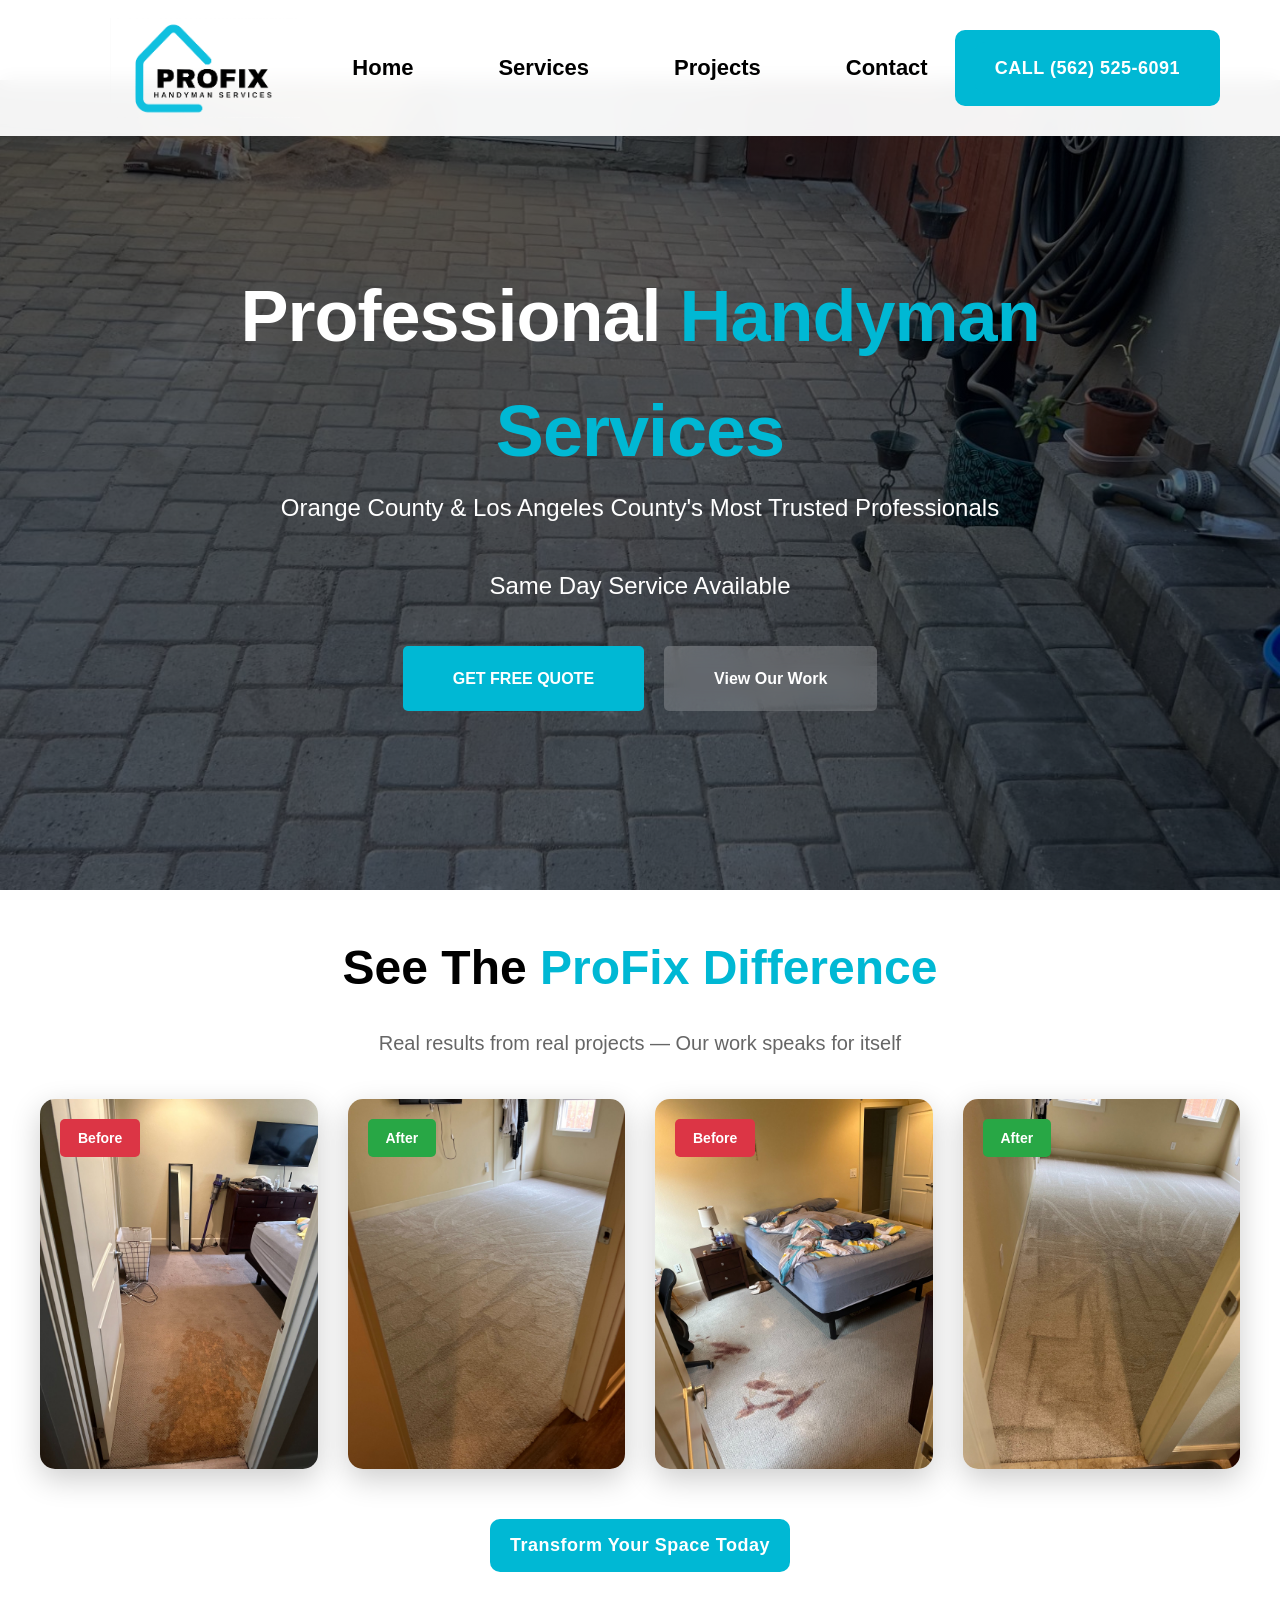
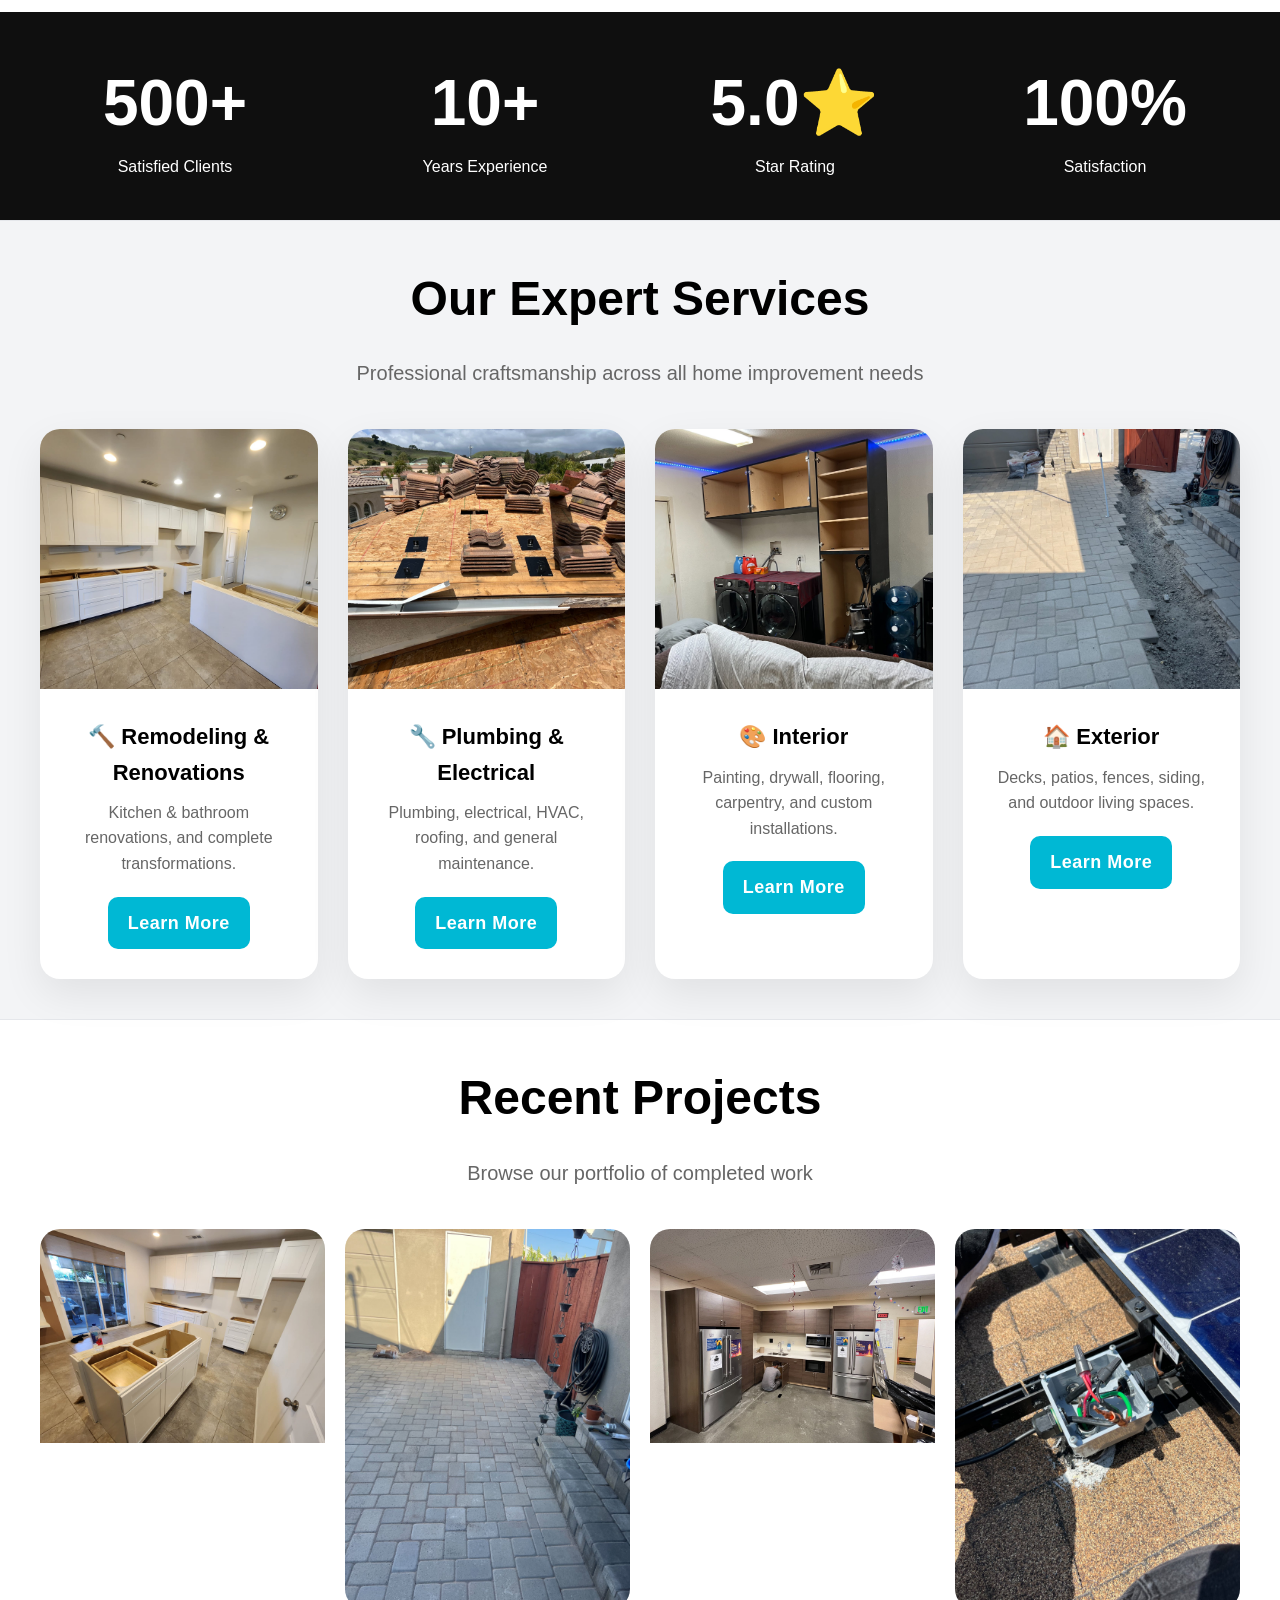
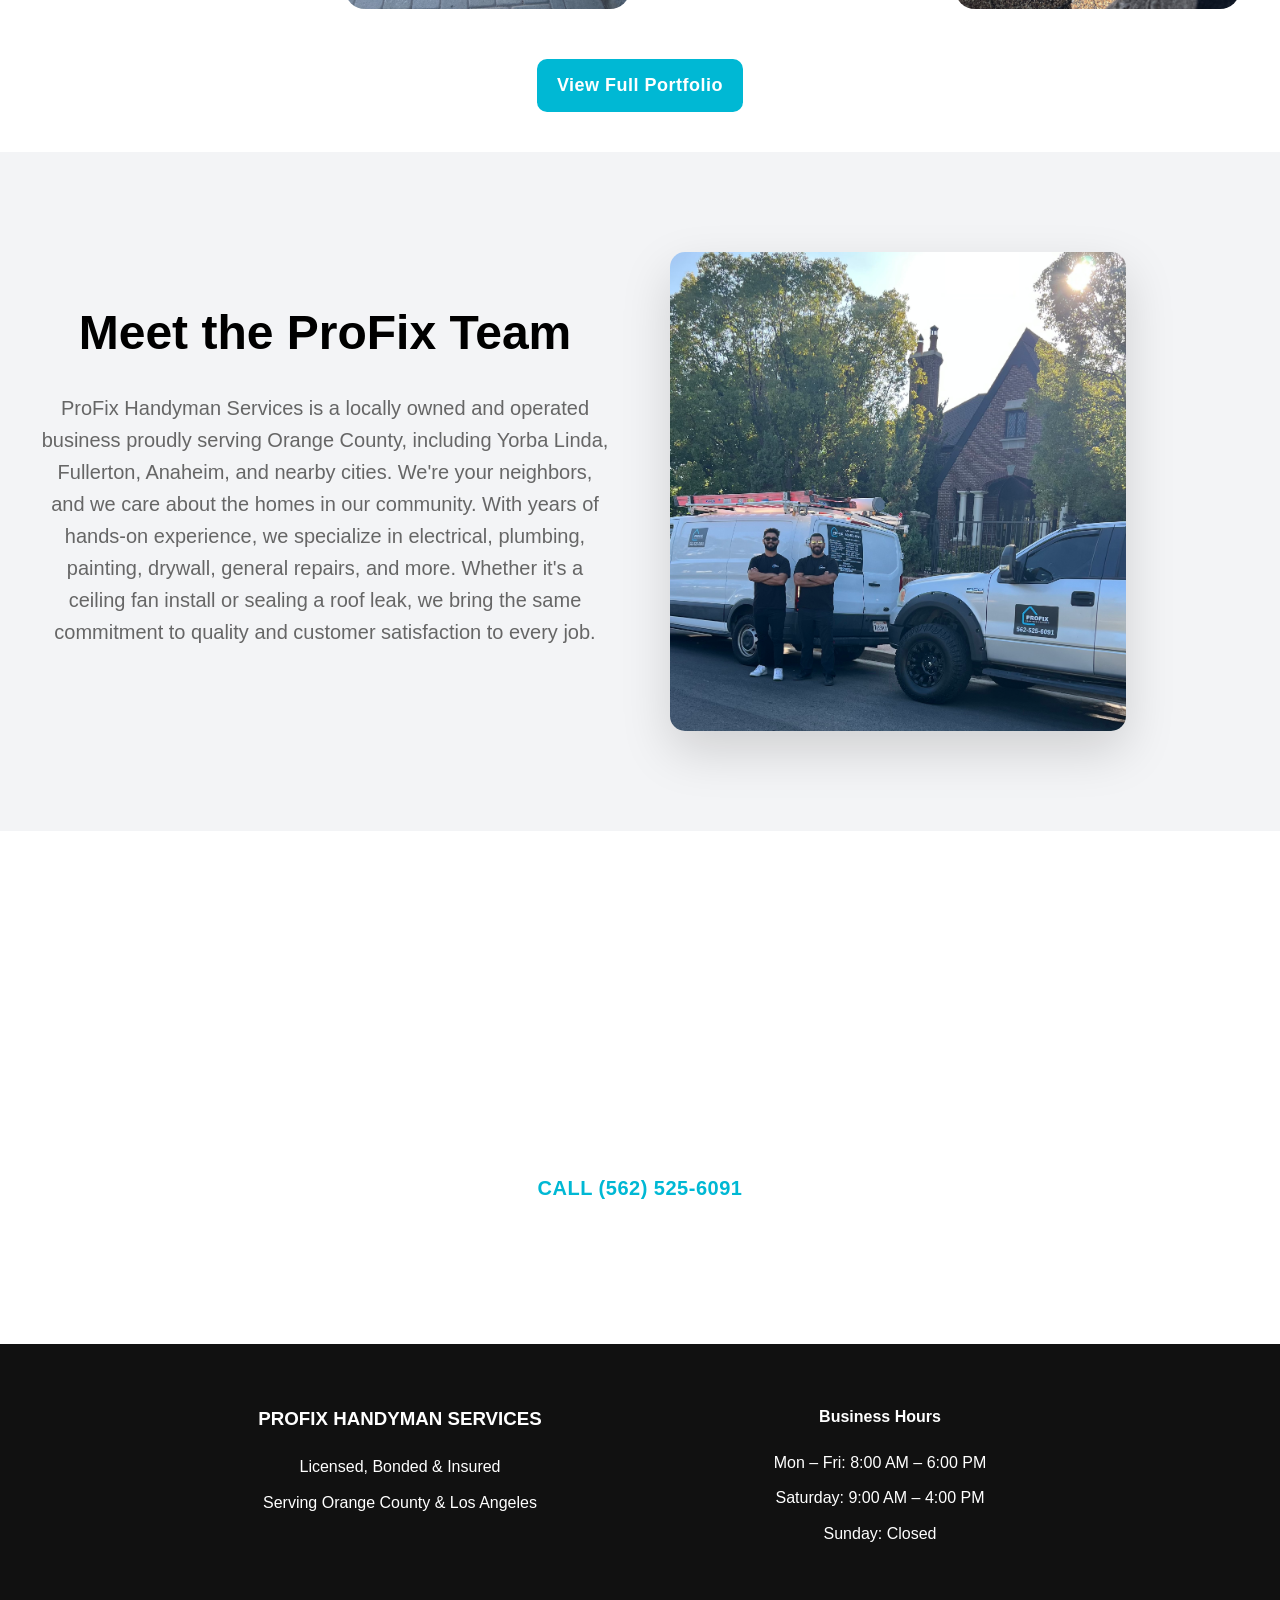
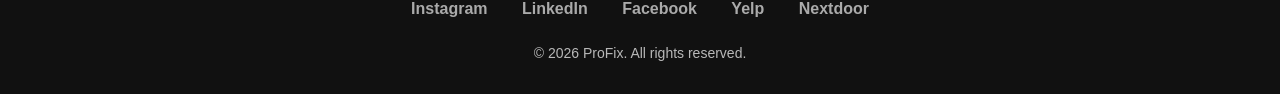
==== index.html @ 44ac5864 "Fix repo structure for GitHub Pages" ====
<!DOCTYPE html>
<html lang="en">
<head>
    <meta charset="UTF-8">
    <title>ProFix Handyman Services | Orange County & LA</title>
    <meta name="viewport" content="width=device-width, initial-scale=1.0">

    <!-- CSS -->
    <link rel="stylesheet" href="assets/css/base.css">
    <link rel="stylesheet" href="assets/css/components.css">
    <link rel="stylesheet" href="assets/css/layout.css">
    <link rel="stylesheet" href="assets/css/responsive.css">
</head>

<body>

<nav class="nav">
    <div class="logo">
        <a href="index.html">
            <img src="assets/images/logo/transparent-logo.png" alt="ProFix">
        </a>
    </div>

    <div class="nav-links">
        <a href="index.html" class="nav-link">Home</a>
        <a href="#services" class="nav-link">Services</a>
        <a href="#projects" class="nav-link">Projects</a>
        <a href="contact.html" class="nav-link">Contact</a>
    </div>

    <div class="nav-btn">
        <a href="tel:562-525-6091" class="btn-primary">
            CALL (562) 525-6091
        </a>
    </div>
</nav>

<!-- HERO -->
<section class="hero">
    <div class="hero-content">
        <h1>
            Professional <span class="hero-teal">Handyman Services</span>
        </h1>

        <p>
            Orange County & Los Angeles County's Most Trusted Professionals
        </p>
        <p>
            Same Day Service Available
        </p>

        <div class="hero-buttons">
            <a href="contact.html#contact-form" class="btn-secondary-quote">
                GET FREE QUOTE
            </a>

            <a href="#projects" class="btn-secondary">
                View Our Work
            </a>
        </div>
    </div>
</section>

<!-- BEFORE / AFTER -->
<section class="before-after-section">
    <h2 class="section-title">
        See The <span class="text-teal">ProFix Difference</span>
    </h2>

    <p class="section-subtitle">
        Real results from real projects — Our work speaks for itself
    </p>

    <div class="before-after-grid">

        <div class="before-after-card">
            <span class="ba-label before-label">Before</span>
            <img src="assets/images/gallery/carpet-before-1.jpg" alt="">
        </div>

        <div class="before-after-card">
            <span class="ba-label after-label">After</span>
            <img src="assets/images/gallery/carpet-after-1.jpg" alt="">
        </div>

        <div class="before-after-card">
            <span class="ba-label before-label">Before</span>
            <img src="assets/images/gallery/carpet-before-2.jpg" alt="">
        </div>

        <div class="before-after-card">
            <span class="ba-label after-label">After</span>
            <img src="assets/images/gallery/carpet-after-2.jpg" alt="">
        </div>

    </div>

    <div style="margin-top: 50px; text-align:center;">
        <a href="contact.html#contact-form" class="btn-primary">
            Transform Your Space Today
        </a>
    </div>
</section>

<!-- STATS -->
<section class="stats-section">
    <div class="stats-grid">

        <div class="stat-box">
            <div class="stat-number">500+</div>
            <div>Satisfied Clients</div>
        </div>

        <div class="stat-box">
            <div class="stat-number">10+</div>
            <div>Years Experience</div>
        </div>

        <div class="stat-box">
            <div class="stat-number">5.0⭐</div>
            <div>Star Rating</div>
        </div>

        <div class="stat-box">
            <div class="stat-number">100%</div>
            <div>Satisfaction</div>
        </div>

    </div>
</section>

<!-- SERVICES -->
<section class="services-section" id="services">

    <h2 class="section-title">Our Expert Services</h2>

    <p class="section-subtitle">
        Professional craftsmanship across all home improvement needs
    </p>

    <div class="services-grid">

        <a href="services.html" class="service-card-photo">
            <img src="assets/images/gallery/kitchen-remodel-1.jpg" alt="Remodeling">
            <div class="service-card-content">
                <h3>🔨 Remodeling & Renovations</h3>
                <p>
                    Kitchen & bathroom renovations,
                    and complete transformations.
                </p>
                <span class="btn-primary">Learn More</span>
            </div>
        </a>

        <a href="services.html" class="service-card-photo">
            <img src="assets/images/gallery/roofing-repair.jpg" alt="Repairs">
            <div class="service-card-content">
                <h3>🔧 Plumbing & Electrical</h3>
                <p>
                    Plumbing, electrical, HVAC, roofing,
                    and general maintenance.
                </p>
                <span class="btn-primary">Learn More</span>
            </div>
        </a>

        <a href="services.html" class="service-card-photo">
            <img src="assets/images/gallery/laundry-room-cabinets.jpg" alt="Interior">
            <div class="service-card-content">
                <h3>🎨 Interior</h3>
                <p>
                    Painting, drywall, flooring, carpentry,
                    and custom installations.
                </p>
                <span class="btn-primary">Learn More</span>
            </div>
        </a>

        <a href="services.html" class="service-card-photo">
            <img src="assets/images/gallery/patio-pavers-progress.jpg" alt="Exterior">
            <div class="service-card-content">
                <h3>🏠 Exterior</h3>
                <p>
                    Decks, patios, fences, siding,
                    and outdoor living spaces.
                </p>
                <span class="btn-primary">Learn More</span>
            </div>
        </a>

    </div>

</section>

<!-- GALLERY PREVIEW -->
<section id="projects" class="gallery-preview">


    <h2 class="section-title">Recent Projects</h2>

    <p class="section-subtitle">
        Browse our portfolio of completed work
    </p>

    <div class="gallery-grid">

        <div class="gallery-item">
            <img src="assets/images/gallery/kitchen-remodel-2.jpg" alt="">
        </div>

        <div class="gallery-item">
            <img src="assets/images/gallery/patio-pavers-complete.jpg" alt="">
        </div>

        <div class="gallery-item">
            <img src="assets/images/gallery/commercial-kitchen.jpg" alt="">
        </div>

        <div class="gallery-item">
            <img src="assets/images/gallery/solar-electrical.jpg" alt="">
        </div>

    </div>

    <div style="text-align:center; margin-top:50px;">
        <a href="projects.html" class="btn-primary">
            View Full Portfolio
        </a>
    </div>

</section>

<section class="team-section" id="services">

    <div class="team-container">

        <div class="team-text">
            <h2 class="section-title">Meet the ProFix Team</h2>
            <p class="section-subtitle">
                ProFix Handyman Services is a locally owned and operated business proudly serving Orange County, including Yorba Linda, Fullerton, Anaheim, and nearby cities.
                We're your neighbors, and we care about the homes in our community. With years of hands-on experience, we specialize in electrical, plumbing, painting, drywall, general 
                repairs, and more. Whether it's a ceiling fan install or sealing a roof leak, we bring the same commitment to quality and customer satisfaction to every job.
            </p>
        </div>

        <div class="team-image">
            <img src="assets/images/team/team-photo.jpeg" alt="ProFix Team">
        </div>

    </div>

</section>

<!-- CTA -->
<section class="cta-section">
    <h2>Ready to Start Your Project?</h2>
    <p>Get a free, no-obligation quote today</p>

    <a href="tel:562-525-6091" class="btn-primary cta-btn">
        CALL (562) 525-6091
    </a>
</section>

<!-- FOOTER -->
<footer class="footer">

    <div class="footer-top">

        <!-- Column 1 -->
        <div class="footer-col">
            <h3>PROFIX HANDYMAN SERVICES</h3>
            <p>Licensed, Bonded & Insured</p>
            <p>Serving Orange County & Los Angeles</p>
        </div>

        <!-- Column 2 - Hours -->
        <div class="footer-col">
            <h4>Business Hours</h4>
            <p>Mon – Fri: 8:00 AM – 6:00 PM</p>
            <p>Saturday: 9:00 AM – 4:00 PM</p>
            <p>Sunday: Closed</p>
        </div>

    </div>

    <!-- Social Links Row -->
    <div class="footer-social">
        <a href="https://www.instagram.com/profixoc" target="_blank">Instagram</a>
        <a href="linkedin.com/company/profix-handyman-services" target="_blank">LinkedIn</a>
        <a href="https://www.facebook.com/profile.php?id=61571791307152" target="_blank">Facebook</a>
        <a href="https://www.yelp.com/biz/profix-handyman-services-yorba-linda" target="_blank">Yelp</a>
        <a href="https://nextdoor.com/pages/profix-handyman-services-yorba-linda-ca/" target="_blank">Nextdoor</a>
    </div>

    <!-- Copyright -->
    <div class="footer-bottom">
        © 2026 ProFix. All rights reserved.
    </div>

</footer>

</body>
</html>
---- assets/css/base.css ----
:root {
    --teal: #00B8D4;
    --teal-hover: #009BB8;
    --black: #000;
    --white: #fff;
    --gray: #f8f8f8;
    --text-gray: #666;
}

* {
    margin: 0;
    padding: 0;
    box-sizing: border-box;
}

html {
    scroll-behavior: smooth;
}

body {
    font-family: 'Inter', -apple-system, BlinkMacSystemFont, sans-serif;
    background: #ffffff;
    line-height: 1.6;
    color: var(--black);
}

img {
    max-width: 100%;
    display: block;
}

section {
    scroll-margin-top: 100px;
}

.container {
    max-width: 1200px;
    margin: 0 auto;
    padding: 0 10px;
}
---- assets/css/components.css ----
.nav-link {
    color: var(--black);
    text-decoration: none;
    font-weight: 700;
    transition: 0.3s;
    font-size: 22px;
}

.nav-link:hover {
    color: var(--teal);
}

.nav-btn,
.btn-primary {
    background: var(--teal);
    color: var(--white);
    text-decoration: none;
    display: inline-block;
    padding: 12px 20px;
    border-radius: 10px;
    font-weight: 900;
    letter-spacing: 0.5px;
    transition: all 0.2s ease;
    align-items: center;
    justify-content: center;
    font-size: 18px;
}

.nav-btn:hover,
.btn-primary:hover {
    background: var(--teal-hover);
    transform: translateY(-3px);
    text-decoration: none;
}

.text-teal {
    color: var(--teal);
}

.btn-secondary-quote {
    background: var(--teal);
    color: var(--white);
    text-decoration: none;
    padding: 20px 50px;
    border-radius: 5px;
    font-weight: bold;
    text-decoration: none;
    display: inline-flex;
    align-items: center;
    justify-content: center;
}

.btn-secondary {
    background: rgba(255,255,255,0.2);
    backdrop-filter: blur(10px);
    color: var(--white);
    padding: 20px 50px;
    border-radius: 5px;
    font-weight: bold;
    text-decoration: none;
    display: inline-flex;
    align-items: center;
    justify-content: center;
}

.service-card-photo {
    background: var(--white);
    border-radius: 20px;
    overflow: hidden;
    box-shadow: 0 15px 40px rgba(0,0,0,0.08);
    transition: all 0.3s ease;
    text-decoration: none;
    color: inherit;
    display: block;
    -webkit-border-radius: 20px;
    -moz-border-radius: 20px;
    -ms-border-radius: 20px;
    -o-border-radius: 20px;
}

.service-card-photo img {
    width: 100%;
    height: 260px;
    object-fit: cover;
}

.service-card-photo:hover {
    transform: translateY(-8px);
    box-shadow: 0 20px 60px rgba(0,0,0,0.12);
}

.service-card-content {
    padding: 20px;
    text-align: center;
}

.service-card-content h3 {
    font-size: 22px;
    margin-bottom: 12px;
}

.service-card-content p {
    color: var(--text-gray);
    margin-bottom: 20px;
}

/* CONTACT HERO */
.contact-hero {
    background: #000;
    color: #fff;
    padding: 140px 20px 80px;
    text-align: center;
}

.contact-hero h1 {
    font-size: 64px;
    font-weight: 800;
}

.contact-hero p {
    font-size: 20px;
    opacity: 0.85;
    margin-top: 15px;
}

/* EMERGENCY BANNER */
.emergency-banner {
    background: linear-gradient(135deg, #00a8c4 0%, #008ca6 100%);
    color: white;
    text-align: center;
    padding: 50px 20px;
}

.emergency-phone {
    display: inline-block;
    margin-top: 20px;
    background: black;
    color: white;
    padding: 18px 40px;
    font-size: 22px;
    font-weight: 700;
    border-radius: 8px;
    text-decoration: none;
}

.contact-btn {
    display: inline-block;
    background: var(--teal);
    color: white;
    padding: 16px 40px;
    border-radius: 8px;
    font-weight: 600;
    text-decoration: none;
    margin: 20px 0;
    transition: 0.2s ease;
    align-items: center;
    justify-content: center;
}

.contact-btn:hover {
    background: var(--teal-hover);
}

.contact-section {
    padding: 80px 20px;
    background:white;
}

.contact-grid {
    display: grid;
    grid-template-columns: repeat(4, 1fr);
    gap: 30px;
    max-width: 1600px;
    margin: 0 auto;
}

.contact-card {
    background: white;
    border: 3px solid var(--teal);
    border-radius: 16px;
    padding: 20px 20px;
    text-align: center;

    display: flex;
    flex-direction: column;
    align-items: center;

    min-height: 300px;
}

.contact-card:hover {
    transform: translateY(-6px);
}

.contact-card h2 {
    font-size: 28px;
    font-weight: 800;
    margin-bottom: 20px;
}

.contact-detail {
    margin: 14px 0;
    font-size: 16px;
    line-height: 1.6;
}

.contact-detail strong {
    display: block;
    font-weight: 700;
    margin-bottom: 4px;
}

.hours-table {
    width: 100%;
    margin-top: 15px;
    border-collapse: collapse;
}

.hours-table td {
    padding: 10px 0;
    font-size: 16px;
}

.hours-table td:first-child {
    font-weight: 600;
    text-align: left;
}

.hours-table td:last-child {
    text-align: right;
}

.contact-icon {
    font-size: 60px;
    margin-bottom: 20px;
}

.large-phone {
    font-size: 32px;
    font-weight: 800;
    color: var(--teal);
    text-decoration: none;
    margin: 18px 0;
    display: block;
}


/* FORM */
.contact-form-section {
    padding: 80px 20px;
    background: #f5f5f5;
}

.form-container {
    max-width: 700px;
    margin: auto;
    background: white;
    padding: 50px;
    border-radius: 12px;
    border: 3px solid #00b8d4;
}

.form-container h2 {
    font-size: 32px;
    font-weight: 800;
    margin-bottom: 30px;
    text-align: center;
}

.submit-btn {
    width: 100%;
    padding: 18px;
    font-weight: 700;
    background: #00a8c4;
    color: white;
    border: none;
    border-radius: 8px;
    font-size: 18px;
    cursor: pointer;
    align-items: center;
    justify-content: center;
}

.gallery-item {
    position: relative;
    overflow: hidden;
    border-radius: 20px;
}

.gallery-slider {
    position: relative;
}

.slide {
    width: 100%;
    display: none;
    transition: opacity 0.3s ease;
}

.slide.active {
    display: block;
}

.slide-btn {
    position: absolute;
    top: 50%;
    transform: translateY(-50%);
    background: rgba(0,0,0,0.5);
    color: white;
    border: none;
    padding: 10px 15px;
    font-size: 20px;
    cursor: pointer;
    border-radius: 50%;
    transition: 0.2s ease;
}

.slide-btn:hover {
    background: rgba(0,0,0,0.8);
}

.slide-btn.prev {
    left: 10px;
}

.slide-btn.next {
    right: 10px;
}

/* ================= SERVICES SPLIT LAYOUT ================= */

.service-split {
    padding: 60px 40px;
}

.service-split-container {
    display: flex;
    justify-content: center;
    align-items: stretch;
    gap: 80px;
    max-width: 1100px;
    margin: 0 auto;
}

.service-split + .service-split {
    border-top: 1px solid #e5e7eb;
}

/* LEFT SIDE */
.service-info {
    flex: 1;
    display: flex;
    flex-direction: column;
    justify-content: center;
}

.service-info h2 {
    font-size: 48px;
    margin-bottom: 30px;
}

.service-info ul {
    padding-left: 20px;
}

.service-info li {
    margin-bottom: 14px;
    font-size: 18px;
}

/* RIGHT SIDE (SERVICE SLIDER) */
.service-slider {
    flex: 1;
    display: flex;
}

/* SERVICE SLIDER HEIGHT CONTROL */

.service-slider-wrapper {
    position: relative;
    width: 100%;
    height: 450px;
    background: #f5f5f5;
    border-radius: 20px;
    display: flex;
    align-items: center;
    justify-content: center;
    overflow: hidden;
}

.service-slide {
    max-width: 100%;
    max-height: 100%;
    object-fit: contain;
    display: none;
}

.service-slide.active {
    display: block;
}

/* Arrows */
.service-slide-btn {
    position: absolute;
    top: 50%;
    transform: translateY(-50%);
    background: rgba(0,0,0,0.6);
    color: white;
    border: none;
    padding: 12px 16px;
    font-size: 20px;
    cursor: pointer;
    border-radius: 50%;
    transition: 0.2s ease;
}

.service-slide-btn:hover {
    background: rgba(0,0,0,0.85);
}

.service-prev {
    left: 15px;
}

.service-next {
    right: 15px;
}
---- assets/css/layout.css ----
/* ================= NAV ================= */

.nav {
    background: rgba(255,255,255,0.95);
    backdrop-filter: blur(10px);
    padding: 18px 60px;
    display: flex;
    justify-content: space-between;
    align-items: center;
    position: fixed;
    width: 100%;
    top: 0;
    z-index: 1000;
    box-shadow: 0 2px 20px rgba(0,0,0,0.05);
}

.logo img {
    height: 100px;
    padding-left: 50px;
}

.nav-links {
    position: absolute;
    left: 50%;
    transform: translateX(-50%);
    display: flex;
    gap: 85px;
    align-items: center;
}

/* ================= HERO ================= */
.hero {
    margin-top: 80px;
    background: linear-gradient(rgba(0,0,0,0.55), rgba(0,0,0,0.55)),
        url('../images/gallery/patio-pavers-complete.jpg');
    background-size: cover;
    background-position: center;
    background-attachment: fixed;
    color: var(--white);
    padding: 120px 40px;
    text-align: center;
    min-height: 90vh;
    display: flex;
    align-items: center;
    justify-content: center;
}

.hero h1 {
    font-size: 72px;
    font-weight: 800;
    letter-spacing: -1px;
}

.hero-teal {
    color: var(--teal);
}

.hero p {
    font-size: 24px;
    margin-bottom: 40px;
}

/* ================= SECTIONS ================= */

.section-title {
    font-size: 48px;
    margin-bottom: 20px;
    text-align: center;
}

.section-subtitle {
    font-size: 20px;
    color: var(--text-gray);
    margin-bottom: 40px;
    text-align: center;
}

.before-after-section {
    padding: 40px 40px;
    text-align: center;
}

.before-after-grid {
    display: grid;
    grid-template-columns: repeat(4, 1fr);
    gap: 30px;
    max-width: 1200px;
    margin: 0 auto;
}

.before-after-card {
    border-radius: 15px;
    overflow: hidden;
    box-shadow: 0 10px 30px rgba(0,0,0,0.2);
}

.services-section {
    padding: 40px 40px;
    background: #f3f4f6;
    border-top: 1px solid #e5e7eb;
    border-bottom: 1px solid #e5e7eb;
}

.services-grid {
    display: grid;
    grid-template-columns: repeat(4, 1fr);
    gap: 30px;
    max-width: 1200px;
    margin: 0 auto;
    
}

.services-page-grid {
    display: grid;
    grid-template-columns: repeat(auto-fit, minmax(280px, 1fr));
    gap: 30px;
    max-width: 1200px;
    margin: 0 auto;
}

.service-card-content h3 {
    font-size: 22px;
    margin-bottom: 10px;
}

.service-card-content p {
    color: var(--text-gray);
    margin-bottom: 20px;
}

.service-card-photo {
    background: var(--white);
    border-radius: 20px;
    overflow: hidden;
    box-shadow: 0 15px 40px rgba(0,0,0,0.08);
    transition: all 0.3s ease;
}

.service-card-photo:hover {
    transform: translateY(-8px);
    box-shadow: 0 20px 60px rgba(0,0,0,0.12);
}

.service-card-content {
    padding: 30px;
    text-align: center;
}

.team-section {
    padding: 100px 40px;
    background: #f3f4f6;
}

.team-container {
    display: grid;
    grid-template-columns: 1fr 1fr;
    gap: 60px;
    align-items: center;
    max-width: 1200px;
    margin: 0 auto;
}

.team-text {
    text-align: left;
}

.team-image img {
    width: 80%;
    border-radius: 15px;
    box-shadow: 0 20px 50px rgba(0,0,0,0.15);
}

/* ================= STATS ================= */

.stats-section {
    padding: 40px 40px;
    background: #0f0f0f;
    color: var(--white);
}

.stats-grid {
    display: grid;
    grid-template-columns: repeat(4, 1fr);
    gap: 40px;
}

.stat-box {
    text-align: center;
}

.stat-number {
    font-size: 64px;
    font-weight: 800;
}

/* ================= GALLERY ================= */

.gallery-preview {
    padding: 40px 40px;
}

.gallery-grid {
    display: grid;
    grid-template-columns: repeat(4, 1fr);
    gap: 20px;
}

/* ================= CTA ================= */

/* ================= CTA ================= */

.cta-section {
    padding: 120px 40px;
    background: 
        linear-gradient(rgba(0, 184, 212, 0.65), rgba(0, 184, 212, 0.65)), 
        url('../images/gallery/roofing-repair.jpg');
    background-size: cover;
    background-position: center;
    background-attachment: fixed;
    text-align: center;
    color: var(--white);
}

.cta-section h2 {
    font-size: 64px;
    font-weight: 800;
    letter-spacing: -1px;
    margin-bottom: 20px;
}

.cta-section p {
    font-size: 24px;
    margin-bottom: 40px;
    opacity: 0.95;
}

/* White CTA Button */
.cta-btn {
    background: white;
    color: var(--teal);
    padding: 20px 60px;
    border-radius: 12px;
    font-size: 20px;
    font-weight: 700;
    text-decoration: none;
    display: inline-block;
    transition: all 0.25s ease;
}

.cta-btn:hover {
    transform: translateY(-4px);
    box-shadow: 0 10px 30px rgba(0,0,0,0.25);
}

/* ================= FOOTER ================= */

.footer {
    background: #111;
    color: white;
    padding: 60px 40px 30px;
}

.footer-top {
    display: grid;
    grid-template-columns: repeat(2, 1fr); /* since you only have 2 columns */
    gap: 60px;
    max-width: 900px;
    margin: 0 auto 40px auto;
    text-align: center; /* centers text inside columns */
}

.footer-col {
    display: flex;
    flex-direction: column;
    align-items: center; /* centers content horizontally */
}

.footer-col h3,
.footer-col h4 {
    margin-bottom: 20px;
}

.footer-col p {
    margin-bottom: 10px;
}

.footer-social {
    text-align: center;
    margin-bottom: 20px;
}

.footer-social a {
    margin: 0 15px;
    color: #aaa;
    font-weight: 600;
    text-decoration: none;
    transition: 0.2s ease;
}

.footer-social a:hover {
    color: var(--teal);
}

.footer-bottom {
    text-align: center;
    font-size: 14px;
    opacity: 0.7;
}

.page-header {
    padding: 150px 60px 40px;
    background: var(--teal);
    color: var(--white);
    text-align: center;
    font-size: 20px;
}

.large-phone {
    font-size: 28px;
    font-weight: bold;
    color: var(--teal);
    display: block;
    margin: 20px 0;
}

.contact-link {
    color: var(--teal);
    font-weight: bold;
    text-decoration: none;
}

.contact-link:hover {
    text-decoration: underline;
}

.contact-form-section {
    background: #f3f4f6;
    padding: 80px 40px;
}

.form-container {
    max-width: 700px;
    margin: 0 auto;
    background: var(--white);
    padding: 50px;
    border-radius: 15px;
    box-shadow: 0 10px 30px rgba(0,0,0,0.08);
}

.form-group {
    margin-bottom: 20px;
}

.form-group label {
    display: block;
    font-weight: bold;
    margin-bottom: 8px;
}

.form-group input,
.form-group textarea,
.form-group select {
    width: 100%;
    padding: 14px;
    border-radius: 6px;
    border: 1px solid #ddd;
    font-size: 16px;
}

.form-group input:focus,
.form-group textarea:focus,
.form-group select:focus {
    border-color: var(--teal);
    outline: none;
}

.submit-btn {
    width: 100%;
    background: var(--teal);
    color: var(--white);
    padding: 16px;
    border-radius: 6px;
    border: none;
    font-weight: bold;
    cursor: pointer;
    transition: 0.3s;
}

.submit-btn:hover {
    background: var(--teal-hover);
}

/* HERO CONTENT CENTER */
.hero-content {
    max-width: 900px;
    margin: auto;
}

.hero-buttons {
    display: inline-flex;
    gap: 20px;
    justify-content: center;
    flex-wrap: wrap;
    text-align: center;
}

/* BEFORE / AFTER */
.ba-label {
    position: absolute;
    top: 20px;
    left: 20px;
    padding: 8px 18px;
    border-radius: 5px;
    font-weight: bold;
    font-size: 14px;
}

.before-label {
    background: #dc3545;
    color: white;
}

.after-label {
    background: #28a745;
    color: white;
}

.before-after-card {
    position: relative;
}

.service-areas {
    background: #f3f4f6;
    padding: 40px 40px;
    text-align: center;
}

.service-areas h2 {
    padding: 5px 20px 40px;
    text-align: center;
    font-size: 36px;
}

.areas-grid {
    display: grid;
    grid-template-columns: repeat(2, 1fr);
    gap: 40px;
    max-width: 1200px;
    margin: 0 auto;
}

.area-card {
    background: white;
    border-radius: 20px;
    border: 3px solid var(--teal);
    padding: 50px 40px;
    box-shadow: 0 15px 40px rgba(0,0,0,0.06);
    text-align: center;
    -webkit-border-radius: 20px;
    -moz-border-radius: 20px;
    -ms-border-radius: 20px;
    -o-border-radius: 20px;
}

.area-card h3 {
    font-size: 24px;
    font-weight: 800;
    margin-bottom: 20px;
}

.area-card p {
    color: #555;
    line-height: 1.8;
    font-size: 16px;
}

.map-section {
    padding: 40px 40px;
    text-align: center;
}

.map-section h2 {
    padding: 5px 20px 40px;
    text-align: center;
    font-size: 36px;
}

.map-container {
    max-width: 1200px;
    margin: 0 auto;
    border-radius: 15px;
    overflow: hidden;
    border: 3px solid var(--teal);
}

.map-container iframe {
    width: 100%;
    height: 500px;
    border: none;
}
---- assets/css/responsive.css ----
@media (max-width: 768px) {
    .hero h1 { font-size: 36px; }

    .before-after-grid { grid-template-columns: 1fr; }

    .stats-grid { grid-template-columns: 1fr 1fr; }

    .gallery-grid { grid-template-columns: repeat(2, 1fr); }

    .services-grid { grid-template-columns: 1fr; }

    .nav-links { display: none; }
}
@media (max-width: 1200px) {
    .contact-grid {
        grid-template-columns: repeat(2, 1fr);
    }
}

@media (max-width: 700px) {
    .contact-grid {
        grid-template-columns: 1fr;
    }
}

@media (max-width: 900px) {
    .service-split-container {
        flex-direction: column;
        text-align: center;
    }

    .service-info {
        align-items: center;
    }

    .service-info ul {
        text-align: left;
        display: inline-block;
    }

    .service-slide {
        height: 400px; /* gives good mobile height */
    }
}
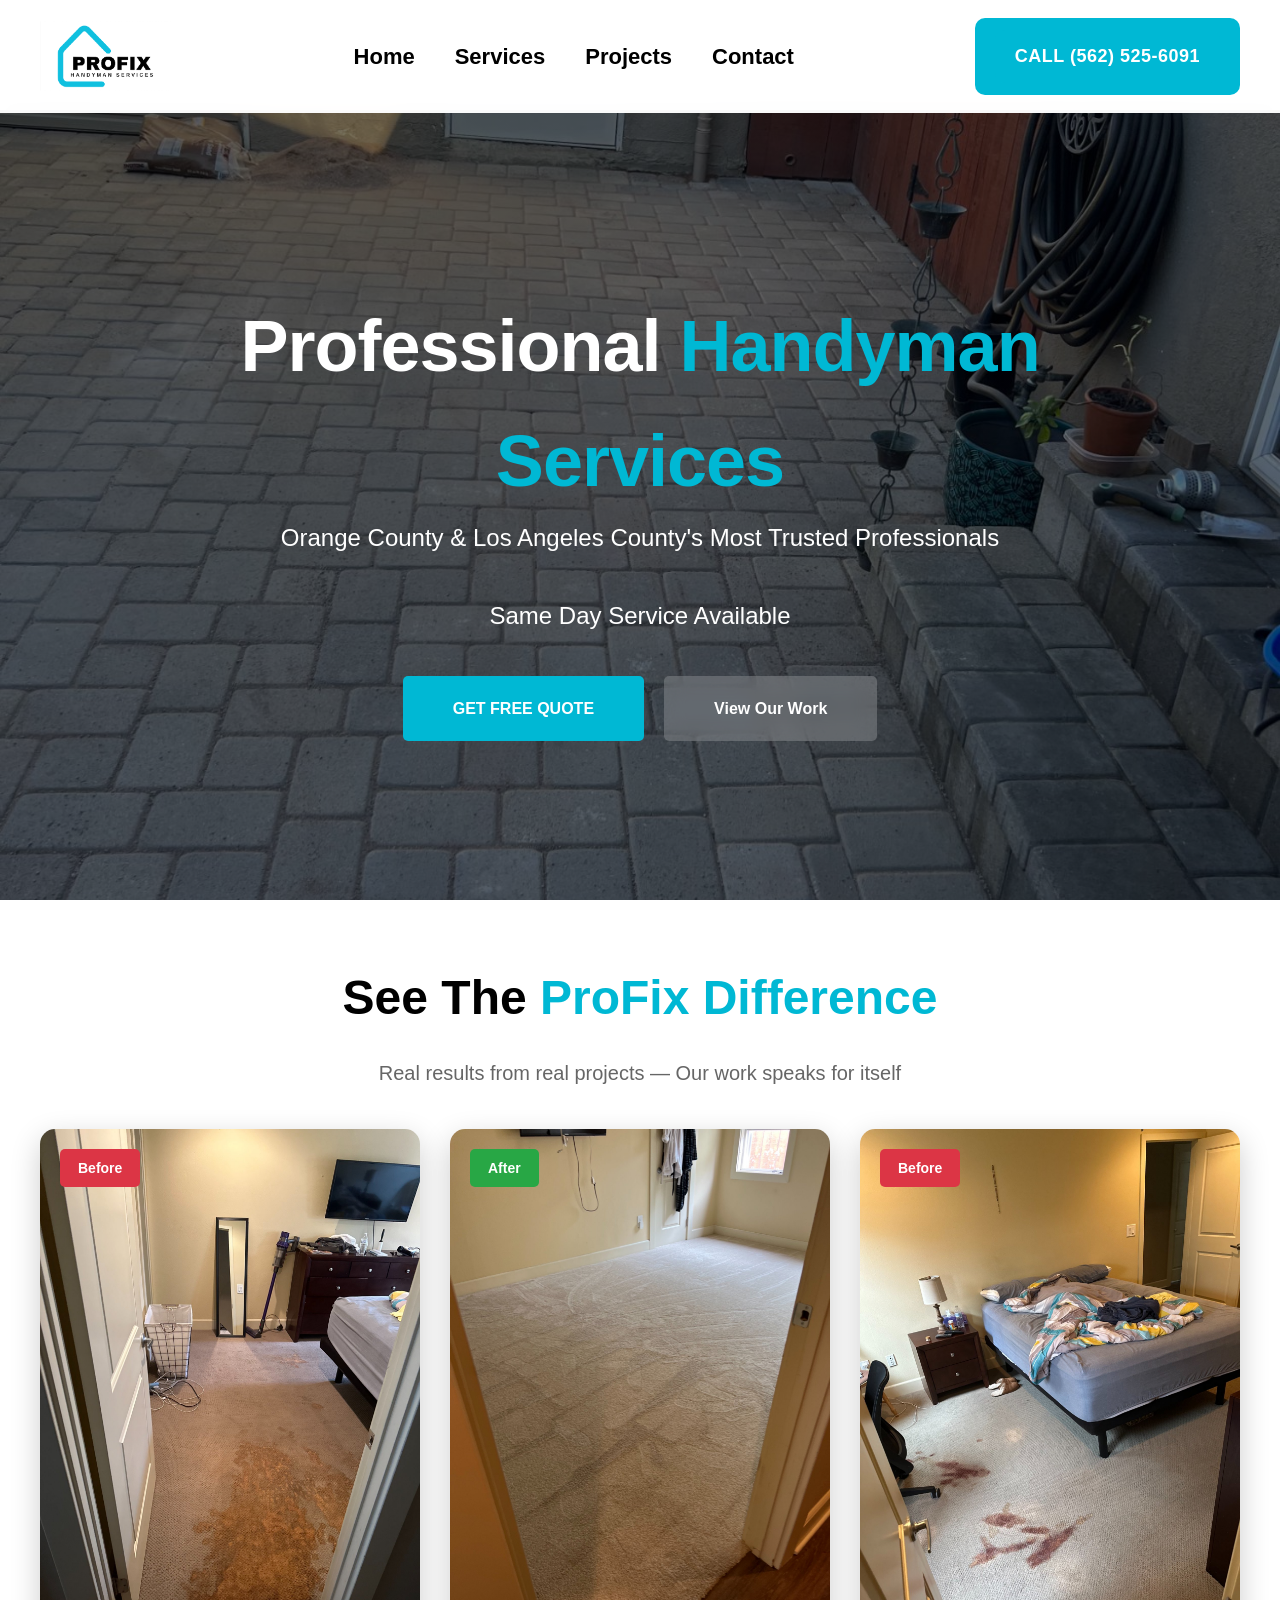
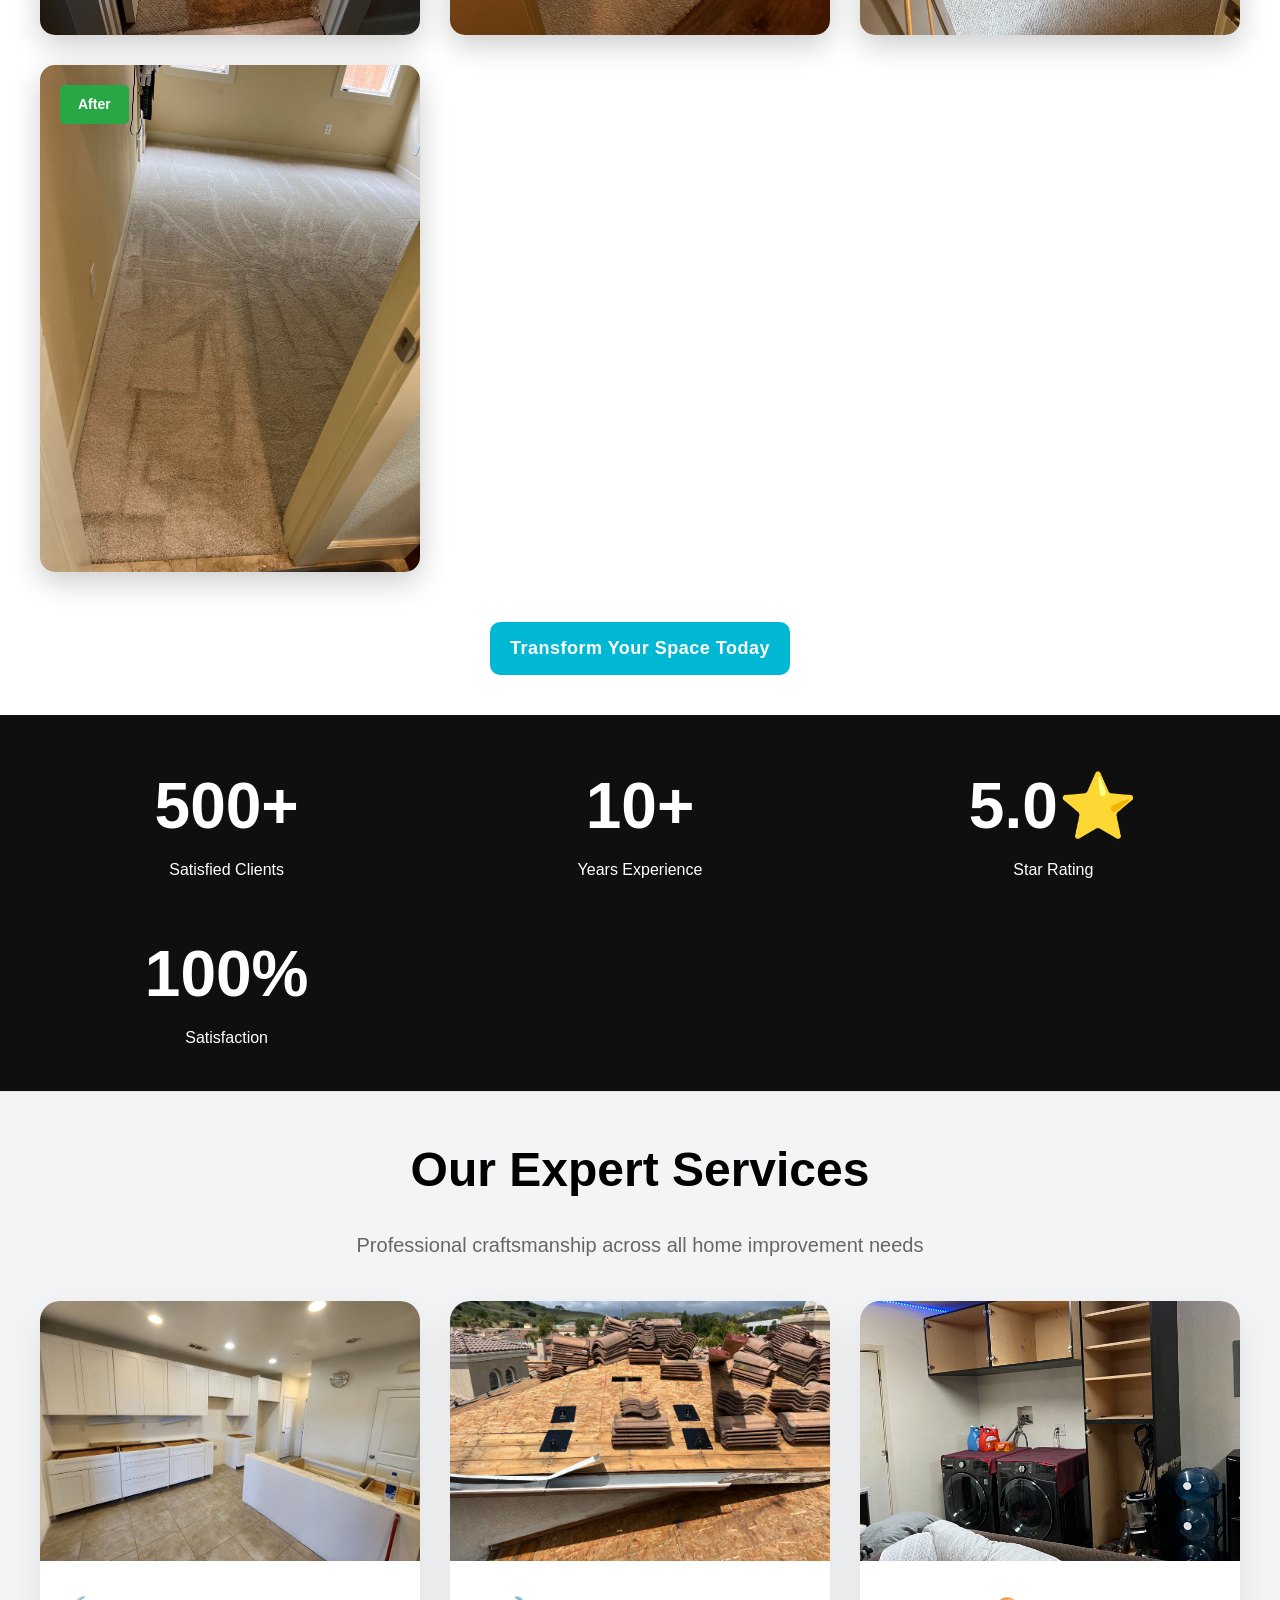
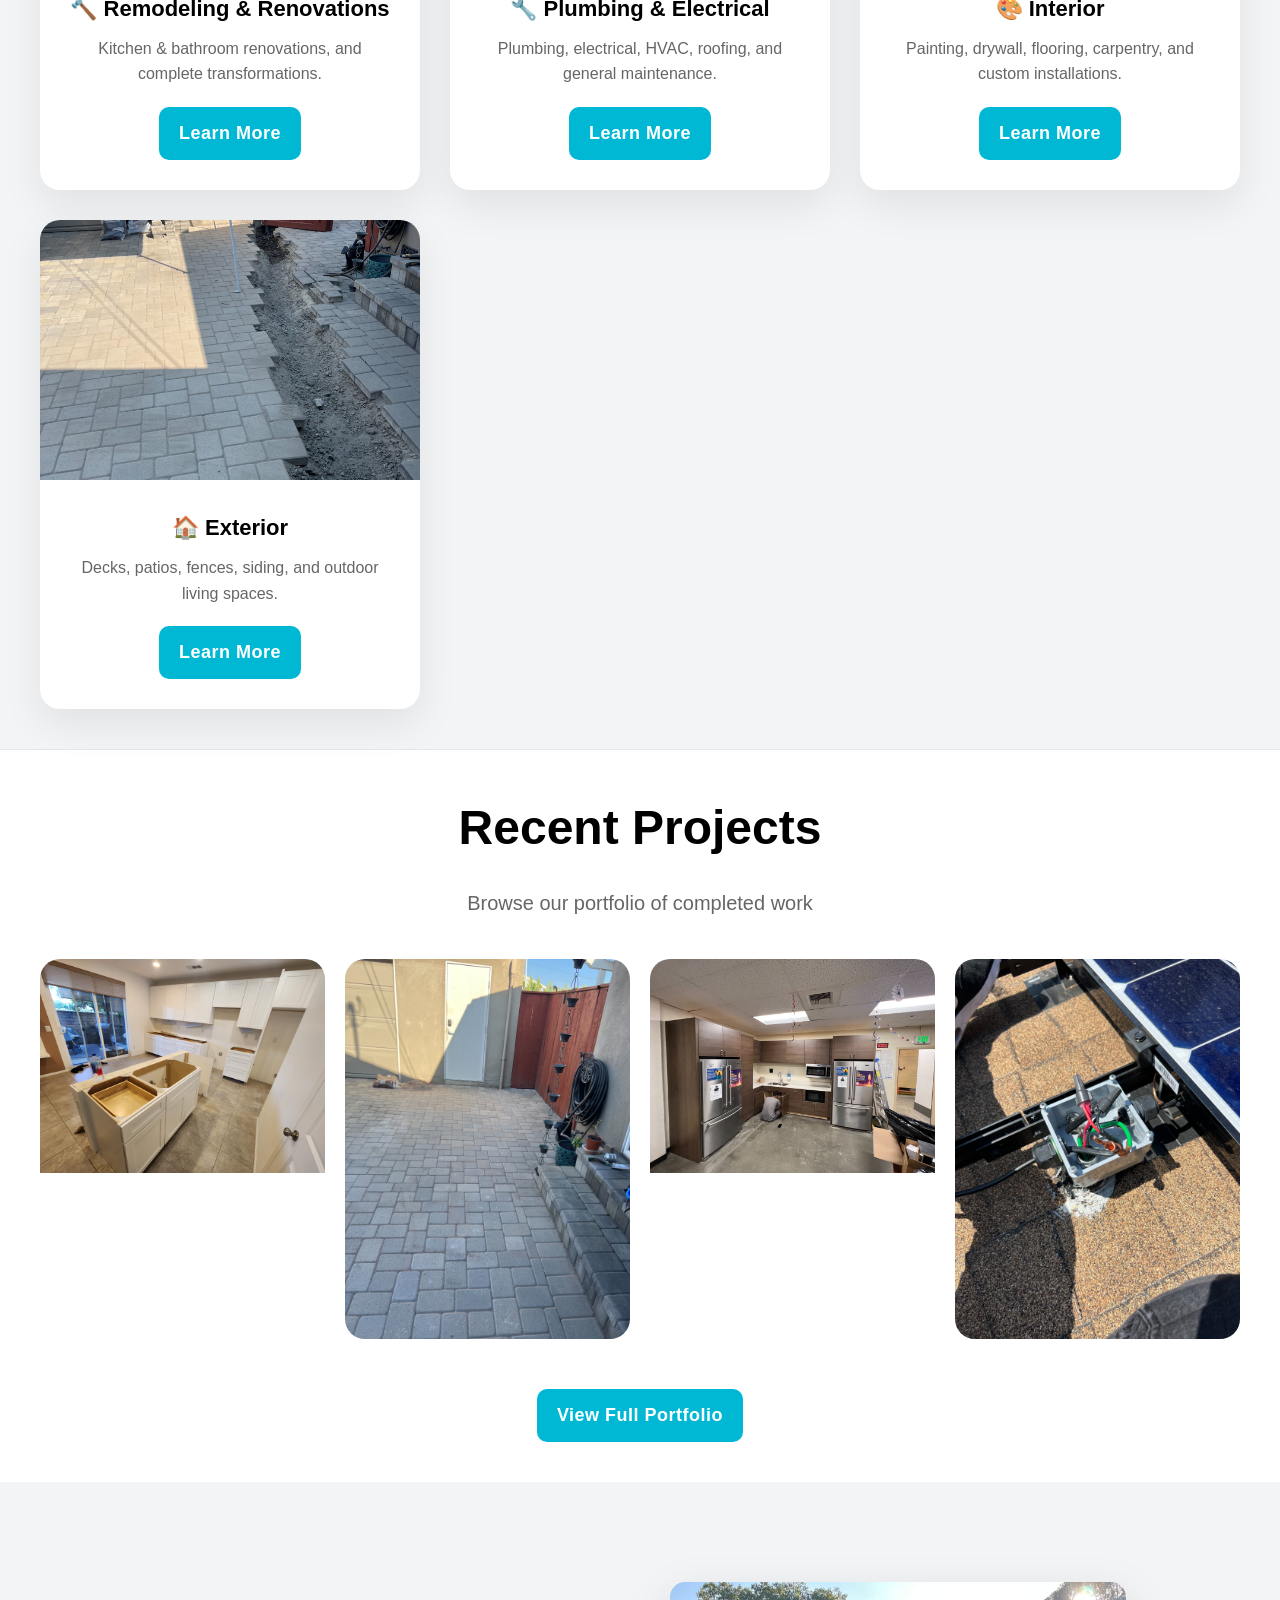
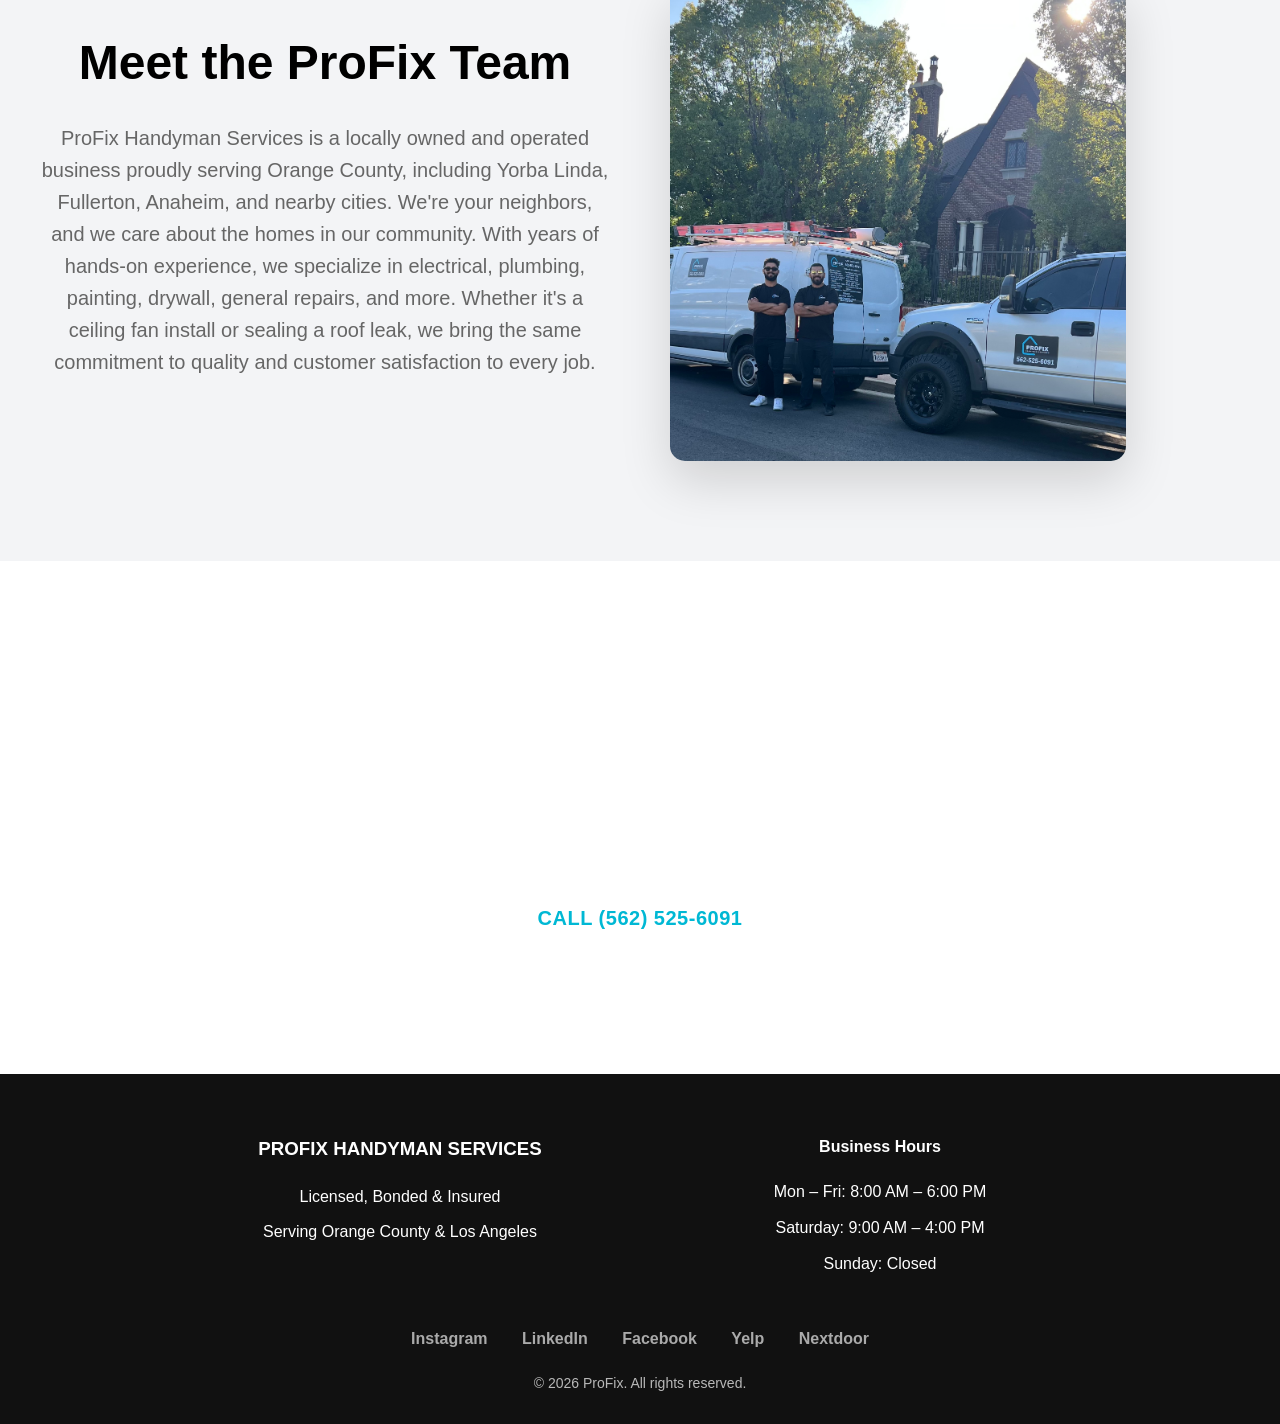
==== commit e8c84a34: "clean up" ====
--- a/index.html
+++ b/index.html
@@ -35,7 +35,6 @@
     </div>
 </nav>
 
-<!-- HERO -->
 <section class="hero">
     <div class="hero-content">
         <h1>
@@ -61,7 +60,6 @@
     </div>
 </section>
 
-<!-- BEFORE / AFTER -->
 <section class="before-after-section">
     <h2 class="section-title">
         See The <span class="text-teal">ProFix Difference</span>
@@ -102,7 +100,6 @@
     </div>
 </section>
 
-<!-- STATS -->
 <section class="stats-section">
     <div class="stats-grid">
 
@@ -129,7 +126,6 @@
     </div>
 </section>
 
-<!-- SERVICES -->
 <section class="services-section" id="services">
 
     <h2 class="section-title">Our Expert Services</h2>
@@ -192,7 +188,6 @@
 
 </section>
 
-<!-- GALLERY PREVIEW -->
 <section id="projects" class="gallery-preview">
 
 
@@ -251,7 +246,6 @@
 
 </section>
 
-<!-- CTA -->
 <section class="cta-section">
     <h2>Ready to Start Your Project?</h2>
     <p>Get a free, no-obligation quote today</p>
@@ -261,19 +255,16 @@
     </a>
 </section>
 
-<!-- FOOTER -->
 <footer class="footer">
 
     <div class="footer-top">
 
-        <!-- Column 1 -->
         <div class="footer-col">
             <h3>PROFIX HANDYMAN SERVICES</h3>
             <p>Licensed, Bonded & Insured</p>
             <p>Serving Orange County & Los Angeles</p>
         </div>
 
-        <!-- Column 2 - Hours -->
         <div class="footer-col">
             <h4>Business Hours</h4>
             <p>Mon – Fri: 8:00 AM – 6:00 PM</p>
@@ -283,7 +274,6 @@
 
     </div>
 
-    <!-- Social Links Row -->
     <div class="footer-social">
         <a href="https://www.instagram.com/profixoc" target="_blank">Instagram</a>
         <a href="linkedin.com/company/profix-handyman-services" target="_blank">LinkedIn</a>
@@ -292,7 +282,6 @@
         <a href="https://nextdoor.com/pages/profix-handyman-services-yorba-linda-ca/" target="_blank">Nextdoor</a>
     </div>
 
-    <!-- Copyright -->
     <div class="footer-bottom">
         © 2026 ProFix. All rights reserved.
     </div>
--- a/assets/css/base.css
+++ b/assets/css/base.css
@@ -39,4 +39,12 @@
     padding: 0 10px;
 }
 
+@media (max-width: 768px) {
+    .nav {
+        position: relative;
+    }
 
+    body {
+        padding-top: 0;
+    }
+}
--- a/assets/css/components.css
+++ b/assets/css/components.css
@@ -104,7 +104,6 @@
     margin-bottom: 20px;
 }
 
-/* CONTACT HERO */
 .contact-hero {
     background: #000;
     color: #fff;
@@ -123,7 +122,6 @@
     margin-top: 15px;
 }
 
-/* EMERGENCY BANNER */
 .emergency-banner {
     background: linear-gradient(135deg, #00a8c4 0%, #008ca6 100%);
     color: white;
@@ -244,8 +242,6 @@
     display: block;
 }
 
-
-/* FORM */
 .contact-form-section {
     padding: 80px 20px;
     background: #f5f5f5;
@@ -327,8 +323,6 @@
     right: 10px;
 }
 
-/* ================= SERVICES SPLIT LAYOUT ================= */
-
 .service-split {
     padding: 60px 40px;
 }
@@ -346,7 +340,6 @@
     border-top: 1px solid #e5e7eb;
 }
 
-/* LEFT SIDE */
 .service-info {
     flex: 1;
     display: flex;
@@ -368,13 +361,10 @@
     font-size: 18px;
 }
 
-/* RIGHT SIDE (SERVICE SLIDER) */
 .service-slider {
     flex: 1;
     display: flex;
 }
-
-/* SERVICE SLIDER HEIGHT CONTROL */
 
 .service-slider-wrapper {
     position: relative;
@@ -399,7 +389,6 @@
     display: block;
 }
 
-/* Arrows */
 .service-slide-btn {
     position: absolute;
     top: 50%;
--- a/assets/css/layout.css
+++ b/assets/css/layout.css
@@ -3,7 +3,7 @@
 .nav {
     background: rgba(255,255,255,0.95);
     backdrop-filter: blur(10px);
-    padding: 18px 60px;
+    padding: 18px 40px;
     display: flex;
     justify-content: space-between;
     align-items: center;
@@ -14,23 +14,26 @@
     box-shadow: 0 2px 20px rgba(0,0,0,0.05);
 }
 
+body {
+    padding-top: 110px;
+}
+
 .logo img {
-    height: 100px;
-    padding-left: 50px;
+    height: 70px;
 }
 
 .nav-links {
-    position: absolute;
-    left: 50%;
-    transform: translateX(-50%);
     display: flex;
-    gap: 85px;
+    gap: 40px;
     align-items: center;
+}
+
+.nav-btn {
+    display: flex;
 }
 
 /* ================= HERO ================= */
 .hero {
-    margin-top: 80px;
     background: linear-gradient(rgba(0,0,0,0.55), rgba(0,0,0,0.55)),
         url('../images/gallery/patio-pavers-complete.jpg');
     background-size: cover;
@@ -60,8 +63,6 @@
     margin-bottom: 40px;
 }
 
-/* ================= SECTIONS ================= */
-
 .section-title {
     font-size: 48px;
     margin-bottom: 20px;
@@ -82,7 +83,7 @@
 
 .before-after-grid {
     display: grid;
-    grid-template-columns: repeat(4, 1fr);
+    grid-template-columns: repeat(auto-fit, minmax(280px, 1fr));
     gap: 30px;
     max-width: 1200px;
     margin: 0 auto;
@@ -103,11 +104,10 @@
 
 .services-grid {
     display: grid;
-    grid-template-columns: repeat(4, 1fr);
+    grid-template-columns: repeat(auto-fit, minmax(280px, 1fr));
     gap: 30px;
     max-width: 1200px;
-    margin: 0 auto;
-    
+    margin: 0 auto;   
 }
 
 .services-page-grid {
@@ -170,8 +170,6 @@
     box-shadow: 0 20px 50px rgba(0,0,0,0.15);
 }
 
-/* ================= STATS ================= */
-
 .stats-section {
     padding: 40px 40px;
     background: #0f0f0f;
@@ -180,7 +178,7 @@
 
 .stats-grid {
     display: grid;
-    grid-template-columns: repeat(4, 1fr);
+    grid-template-columns: repeat(auto-fit, minmax(280px, 1fr));
     gap: 40px;
 }
 
@@ -193,21 +191,15 @@
     font-weight: 800;
 }
 
-/* ================= GALLERY ================= */
-
 .gallery-preview {
     padding: 40px 40px;
 }
 
 .gallery-grid {
     display: grid;
-    grid-template-columns: repeat(4, 1fr);
+    grid-template-columns: repeat(auto-fit, minmax(280px, 1fr));
     gap: 20px;
 }
-
-/* ================= CTA ================= */
-
-/* ================= CTA ================= */
 
 .cta-section {
     padding: 120px 40px;
@@ -234,7 +226,6 @@
     opacity: 0.95;
 }
 
-/* White CTA Button */
 .cta-btn {
     background: white;
     color: var(--teal);
@@ -252,8 +243,6 @@
     box-shadow: 0 10px 30px rgba(0,0,0,0.25);
 }
 
-/* ================= FOOTER ================= */
-
 .footer {
     background: #111;
     color: white;
@@ -262,17 +251,17 @@
 
 .footer-top {
     display: grid;
-    grid-template-columns: repeat(2, 1fr); /* since you only have 2 columns */
+    grid-template-columns: repeat(2, 1fr);
     gap: 60px;
     max-width: 900px;
     margin: 0 auto 40px auto;
-    text-align: center; /* centers text inside columns */
+    text-align: center;
 }
 
 .footer-col {
     display: flex;
     flex-direction: column;
-    align-items: center; /* centers content horizontally */
+    align-items: center;
 }
 
 .footer-col h3,
@@ -390,7 +379,6 @@
     background: var(--teal-hover);
 }
 
-/* HERO CONTENT CENTER */
 .hero-content {
     max-width: 900px;
     margin: auto;
@@ -404,7 +392,6 @@
     text-align: center;
 }
 
-/* BEFORE / AFTER */
 .ba-label {
     position: absolute;
     top: 20px;
@@ -498,3 +485,28 @@
     height: 500px;
     border: none;
 }
+
+@media (max-width: 768px) {
+
+    .nav {
+        flex-direction: column;
+        gap: 15px;
+        padding: 15px 20px;
+    }
+
+    .nav-links {
+        flex-wrap: wrap;
+        justify-content: center;
+        gap: 20px;
+    }
+
+    .nav-btn {
+        width: 100%;
+        justify-content: center;
+    }
+
+    .logo img {
+        height: 55px;
+    }
+
+}
--- a/assets/css/responsive.css
+++ b/assets/css/responsive.css
@@ -1,31 +1,35 @@
-@media (max-width: 768px) {
-    .hero h1 { font-size: 36px; }
+@media (max-width: 1200px) {
 
-    .before-after-grid { grid-template-columns: 1fr; }
-
-    .stats-grid { grid-template-columns: 1fr 1fr; }
-
-    .gallery-grid { grid-template-columns: repeat(2, 1fr); }
-
-    .services-grid { grid-template-columns: 1fr; }
-
-    .nav-links { display: none; }
-}
-@media (max-width: 1200px) {
     .contact-grid {
         grid-template-columns: repeat(2, 1fr);
     }
+
 }
 
-@media (max-width: 700px) {
-    .contact-grid {
-        grid-template-columns: 1fr;
+@media (max-width: 992px) {
+
+    /* NAV */
+    .nav {
+        padding: 15px 20px;
     }
-}
 
-@media (max-width: 900px) {
+    .nav-links {
+        gap: 20px;
+        font-size: 16px;
+        flex-wrap: wrap;
+        justify-content: center;
+    }
+
+    .nav-btn {
+        padding: 8px 14px;
+        font-size: 14px;
+    }
+
+    /* SERVICES SPLIT */
     .service-split-container {
         flex-direction: column;
+        align-items: center;
+        gap: 40px;
         text-align: center;
     }
 
@@ -34,11 +38,161 @@
     }
 
     .service-info ul {
+        padding-left: 0;
+        list-style-position: inside;
         text-align: left;
         display: inline-block;
     }
 
-    .service-slide {
-        height: 400px; /* gives good mobile height */
+}
+
+@media (max-width: 768px) {
+
+    .nav {
+        position: relative;
+        flex-direction: column;
+        gap: 15px;
+        padding: 15px 20px;
+    }
+
+    body {
+        padding-top: 0;
+    }
+
+    .nav-links {
+        flex-wrap: wrap;
+        justify-content: center;
+        gap: 20px;
+    }
+
+    .nav-btn {
+        width: 100%;
+        justify-content: center;
+    }
+
+    .btn-primary {
+        padding: 12px 18px;
+        font-size: 16px;
+        border-radius: 12px;
+    }
+
+    .logo img {
+        max-width: 140px;
+    }
+
+    .hero h1 {
+        font-size: 36px;
+    }
+
+    .before-after-grid {
+        grid-template-columns: 1fr;
+    }
+
+    .stats-grid {
+        grid-template-columns: 1fr 1fr;
+    }
+
+    .gallery-grid {
+        grid-template-columns: repeat(2, 1fr);
+    }
+
+    .services-grid {
+        grid-template-columns: 1fr;
+    }
+
+    .contact-grid {
+        grid-template-columns: 1fr;
+    }
+
+    .team-container {
+        grid-template-columns: 1fr;
+        text-align: center;
+    }
+
+    .team-text {
+        text-align: center;
+    }
+
+    .team-image img {
+        width: 100%;
+    }
+
+    .service-split {
+        padding: 60px 20px;
+    }
+
+    .service-info h2 {
+        font-size: 32px;
+    }
+
+    .service-slider-wrapper {
+        height: 280px;
+    }
+}
+
+@media (max-width: 480px) {
+
+    .nav {
+        position: relative;
+        flex-direction: column;
+        gap: 12px;
+        padding: 12px 15px;
+    }
+
+    body {
+        padding-top: 0;
+    }
+
+    .nav-links {
+        flex-direction: column;
+        gap: 12px;
+    }
+
+    .nav-btn {
+        width: 100%;
+        justify-content: center;
+    }
+
+    .btn-primary {
+        width: 100%;
+        text-align: center;
+        font-size: 15px;
+        padding: 12px;
+    }
+
+    .logo img {
+        max-width: 120px;
+    }
+
+    .hero {
+        padding: 80px 20px;
+    }
+
+    .hero h1 {
+        font-size: 28px;
+    }
+
+    .hero p {
+        font-size: 18px;
+    }
+
+    .stats-grid {
+        grid-template-columns: 1fr;
+    }
+
+    .gallery-grid {
+        grid-template-columns: 1fr;
+    }
+
+    .before-after-grid {
+        grid-template-columns: 1fr;
+    }
+
+    .services-grid {
+        grid-template-columns: 1fr;
+    }
+
+    .contact-grid {
+        grid-template-columns: 1fr;
     }
 }
